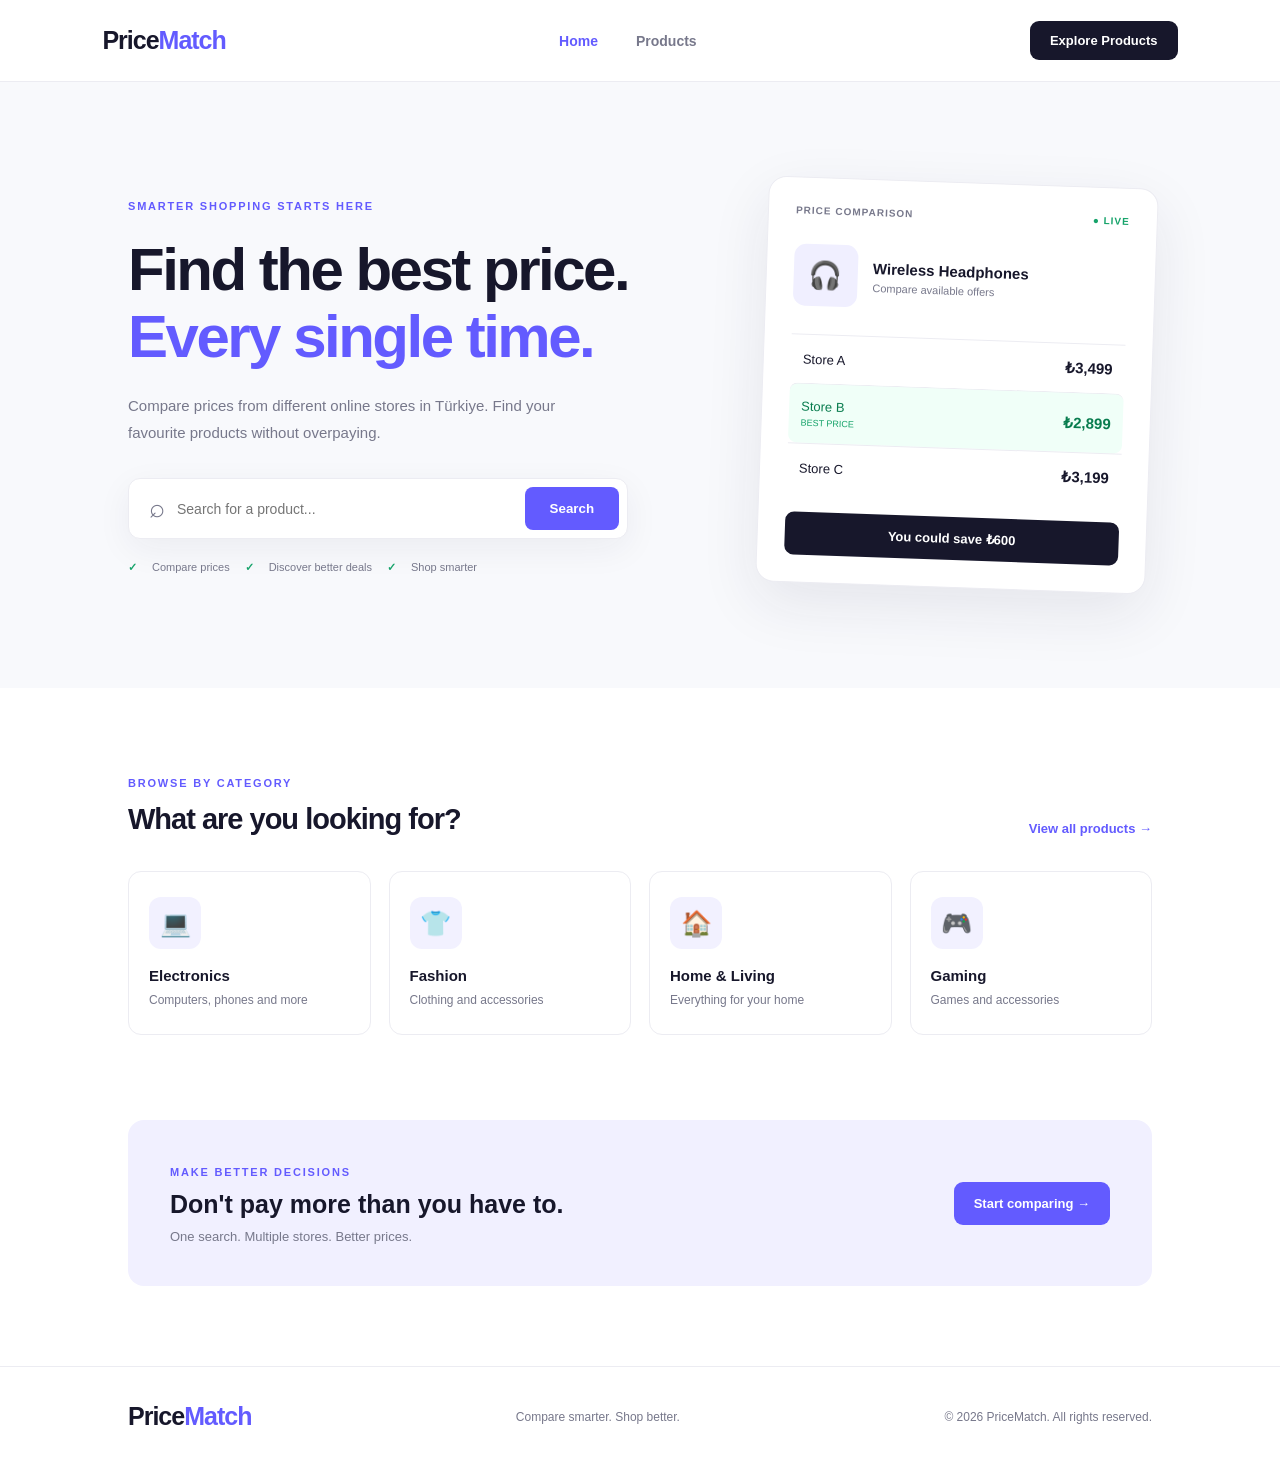
==== Frontend & System Integration Team/frontend/index.html @ 22026c53 "Week 2: add frontend product comparison UI" ====
<!DOCTYPE html>
<html lang="en">
<head>
    <meta charset="UTF-8">
    <meta name="viewport" content="width=device-width, initial-scale=1.0">
    <meta name="description" content="Compare product prices across Turkish online stores with PriceMatch.">
    <title>PriceMatch — Find the Best Price</title>
    <link rel="stylesheet" href="css/style.css">
</head>
<body>

    <header class="navbar">
        <a href="index.html" class="logo">Price<span>Match</span></a>

        <nav class="nav-links">
            <a href="index.html" class="active">Home</a>
            <a href="pages/search.html">Products</a>
        </nav>

        <a href="#categories" class="nav-button">Explore Products</a>
    </header>

    <main>
        <section class="hero">
            <div class="hero-content">
                <span class="eyebrow">SMARTER SHOPPING STARTS HERE</span>

                <h1>Find the best price.<br><span>Every single time.</span></h1>

                <p>
                    Compare prices from different online stores in Türkiye.
                    Find your favourite products without overpaying.
                </p>

                <form class="search-form" id="searchForm" action="pages/search.html">
                    <span class="search-icon">⌕</span>
                    <input
                        type="text"
                        id="searchInput"
                        placeholder="Search for a product..."
                        required
                    >
                    <button type="submit">Search</button>
                </form>

                <div class="hero-note">
                    <span>✓</span> Compare prices
                    <span>✓</span> Discover better deals
                    <span>✓</span> Shop smarter
                </div>
            </div>

            <div class="hero-visual">
                <div class="visual-card">
                    <div class="visual-top">
                        <span>PRICE COMPARISON</span>
                        <span class="live-dot">● LIVE</span>
                    </div>

                    <div class="visual-product">
                        <div class="product-icon">🎧</div>
                        <div>
                            <h3>Wireless Headphones</h3>
                            <p>Compare available offers</p>
                        </div>
                    </div>

                    <div class="offer">
                        <span>Store A</span>
                        <strong>₺3,499</strong>
                    </div>

                    <div class="offer best-offer">
                        <span>Store B <small>BEST PRICE</small></span>
                        <strong>₺2,899</strong>
                    </div>

                    <div class="offer">
                        <span>Store C</span>
                        <strong>₺3,199</strong>
                    </div>

                    <div class="saving">You could save ₺600</div>
                </div>
            </div>
        </section>

        <section class="categories-section" id="categories">
            <div class="section-heading">
                <div>
                    <span class="eyebrow">BROWSE BY CATEGORY</span>
                    <h2>What are you looking for?</h2>
                </div>
                <a href="pages/search.html">View all products →</a>
            </div>

            <div class="category-grid">
                <a href="pages/search.html?category=Electronics" class="category-card">
                    <span class="category-icon">💻</span>
                    <h3>Electronics</h3>
                    <p>Computers, phones and more</p>
                </a>

                <a href="pages/search.html?category=Fashion" class="category-card">
                    <span class="category-icon">👕</span>
                    <h3>Fashion</h3>
                    <p>Clothing and accessories</p>
                </a>

                <a href="pages/search.html?category=Home" class="category-card">
                    <span class="category-icon">🏠</span>
                    <h3>Home & Living</h3>
                    <p>Everything for your home</p>
                </a>

                <a href="pages/search.html?category=Gaming" class="category-card">
                    <span class="category-icon">🎮</span>
                    <h3>Gaming</h3>
                    <p>Games and accessories</p>
                </a>
            </div>
        </section>

        <section class="bottom-banner">
            <div>
                <span class="eyebrow">MAKE BETTER DECISIONS</span>
                <h2>Don't pay more than you have to.</h2>
                <p>One search. Multiple stores. Better prices.</p>
            </div>
            <a href="pages/search.html">Start comparing →</a>
        </section>
    </main>

    <footer>
        <a href="index.html" class="logo">Price<span>Match</span></a>
        <p>Compare smarter. Shop better.</p>
        <p class="copyright">© 2026 PriceMatch. All rights reserved.</p>
    </footer>

    <script src="js/app.js"></script>
</body>
</html>
---- Frontend & System Integration Team/frontend/css/style.css ----
* {
    margin: 0;
    padding: 0;
    box-sizing: border-box;
}

:root {
    --primary: #635bff;
    --dark: #17172b;
    --muted: #77788b;
    --background: #f8f9fc;
    --border: #ececf2;
}

body {
    font-family: -apple-system, BlinkMacSystemFont, "Segoe UI", sans-serif;
    background: white;
    color: var(--dark);
}

a {
    text-decoration: none;
    color: inherit;
}

.navbar {
    height: 82px;
    padding: 0 8%;
    display: flex;
    align-items: center;
    justify-content: space-between;
    border-bottom: 1px solid var(--border);
}

.logo {
    font-size: 25px;
    font-weight: 800;
    letter-spacing: -1px;
}

.logo span {
    color: var(--primary);
}

.nav-links {
    display: flex;
    gap: 38px;
}

.nav-links a {
    font-size: 14px;
    color: var(--muted);
    font-weight: 600;
}

.nav-links a.active {
    color: var(--primary);
}

.nav-button {
    background: var(--dark);
    color: white;
    padding: 12px 20px;
    border-radius: 9px;
    font-size: 13px;
    font-weight: 600;
}

.hero {
    background: var(--background);
    padding: 100px 10%;
    min-height: 540px;
    display: flex;
    align-items: center;
    justify-content: space-between;
    gap: 60px;
}

.hero-content {
    max-width: 590px;
}

.eyebrow {
    color: var(--primary);
    font-size: 11px;
    font-weight: 800;
    letter-spacing: 1.8px;
}

.hero h1 {
    font-size: clamp(38px, 5vw, 60px);
    line-height: 1.12;
    letter-spacing: -2.5px;
    margin: 22px 0;
}

.hero h1 span {
    color: var(--primary);
}

.hero-content > p {
    color: var(--muted);
    line-height: 1.8;
    font-size: 15px;
    max-width: 470px;
}

.search-form {
    margin-top: 32px;
    background: white;
    padding: 8px;
    border: 1px solid var(--border);
    border-radius: 12px;
    display: flex;
    align-items: center;
    box-shadow: 0 10px 35px rgba(30, 30, 70, 0.06);
}

.search-icon {
    font-size: 27px;
    padding: 0 12px;
    color: var(--muted);
}

.search-form input {
    flex: 1;
    min-width: 0;
    border: none;
    outline: none;
    font-size: 14px;
}

.search-form button {
    background: var(--primary);
    color: white;
    border: none;
    padding: 14px 25px;
    border-radius: 8px;
    font-weight: 700;
    cursor: pointer;
}

.search-form button:hover {
    background: #5048e5;
}

.hero-note {
    display: flex;
    flex-wrap: wrap;
    gap: 15px;
    margin-top: 22px;
    font-size: 11px;
    color: var(--muted);
}

.hero-note span {
    color: #16a36a;
    font-weight: 800;
}

.hero-visual {
    width: 390px;
    flex-shrink: 0;
}

.visual-card {
    background: white;
    border: 1px solid var(--border);
    border-radius: 18px;
    padding: 27px;
    box-shadow: 0 20px 60px rgba(30, 30, 70, 0.09);
    transform: rotate(2deg);
}

.visual-top {
    display: flex;
    justify-content: space-between;
    font-size: 10px;
    font-weight: 800;
    color: var(--muted);
    letter-spacing: 1px;
}

.live-dot {
    color: #16a36a;
}

.visual-product {
    display: flex;
    align-items: center;
    gap: 15px;
    margin: 28px 0;
}

.product-icon {
    background: #f0efff;
    padding: 15px;
    border-radius: 12px;
    font-size: 27px;
}

.visual-product h3 {
    font-size: 15px;
}

.visual-product p {
    color: var(--muted);
    font-size: 11px;
    margin-top: 5px;
}

.offer {
    display: flex;
    justify-content: space-between;
    align-items: center;
    padding: 15px 12px;
    border-top: 1px solid var(--border);
    font-size: 13px;
}

.offer strong {
    font-size: 15px;
}

.offer small {
    display: block;
    color: #16a36a;
    font-size: 9px;
    margin-top: 4px;
}

.best-offer {
    background: #f0fff8;
    border-radius: 8px;
    color: #087c4e;
}

.saving {
    background: var(--dark);
    color: white;
    text-align: center;
    padding: 14px;
    border-radius: 9px;
    margin-top: 20px;
    font-size: 13px;
    font-weight: 700;
}

.categories-section {
    padding: 85px 10%;
}

.section-heading {
    display: flex;
    justify-content: space-between;
    align-items: end;
    margin-bottom: 35px;
    gap: 20px;
}

.section-heading h2 {
    font-size: 29px;
    letter-spacing: -1px;
    margin-top: 12px;
}

.section-heading > a {
    color: var(--primary);
    font-size: 13px;
    font-weight: 700;
}

.category-grid {
    display: grid;
    grid-template-columns: repeat(4, 1fr);
    gap: 18px;
}

.category-card {
    border: 1px solid var(--border);
    border-radius: 13px;
    padding: 25px 20px;
    transition: 0.2s;
}

.category-card:hover {
    border-color: var(--primary);
    transform: translateY(-4px);
    box-shadow: 0 12px 30px rgba(30, 30, 70, 0.06);
}

.category-icon {
    display: inline-flex;
    background: #f2f1ff;
    width: 52px;
    height: 52px;
    align-items: center;
    justify-content: center;
    border-radius: 12px;
    font-size: 25px;
}

.category-card h3 {
    font-size: 15px;
    margin: 18px 0 7px;
}

.category-card p {
    color: var(--muted);
    font-size: 12px;
    line-height: 1.5;
}

.bottom-banner {
    margin: 0 10% 80px;
    padding: 42px;
    background: #f1f0ff;
    border-radius: 16px;
    display: flex;
    justify-content: space-between;
    align-items: center;
    gap: 25px;
}

.bottom-banner h2 {
    font-size: 25px;
    margin: 10px 0;
}

.bottom-banner p {
    color: var(--muted);
    font-size: 13px;
}

.bottom-banner > a {
    background: var(--primary);
    color: white;
    padding: 14px 20px;
    border-radius: 9px;
    font-size: 13px;
    font-weight: 700;
    white-space: nowrap;
}

footer {
    border-top: 1px solid var(--border);
    padding: 35px 10%;
    display: flex;
    align-items: center;
    justify-content: space-between;
    gap: 20px;
}

footer p {
    color: var(--muted);
    font-size: 12px;
}

@media (max-width: 900px) {
    .hero {
        padding: 70px 7%;
    }

    .hero-visual {
        width: 330px;
    }

    .category-grid {
        grid-template-columns: repeat(2, 1fr);
    }
}

@media (max-width: 650px) {
    .navbar {
        padding: 0 5%;
    }

    .nav-links {
        display: none;
    }

    .hero {
        flex-direction: column;
        align-items: stretch;
        padding: 65px 7%;
    }

    .hero-visual {
        width: 100%;
    }

    .categories-section {
        padding: 60px 7%;
    }

    .section-heading {
        align-items: start;
        flex-direction: column;
    }

    .category-grid {
        grid-template-columns: 1fr 1fr;
        gap: 10px;
    }

    .category-card {
        padding: 18px 13px;
    }

    .bottom-banner {
        margin: 0 7% 50px;
        flex-direction: column;
        align-items: start;
    }

    footer {
        flex-direction: column;
        align-items: start;
    }
}

/* SEARCH RESULTS PAGE */

.search-page {
    min-height: 75vh;
    background: var(--background);
}

.search-header {
    padding: 65px 10% 55px;
    text-align: center;
}

.search-header h1 {
    font-size: 38px;
    letter-spacing: -1.5px;
    margin: 15px 0;
}

.search-header > p {
    color: var(--muted);
    font-size: 14px;
}

.search-header .search-form {
    max-width: 650px;
    margin: 30px auto 0;
    text-align: left;
}

.results-section {
    padding: 20px 10% 80px;
}

.results-heading {
    display: flex;
    justify-content: space-between;
    align-items: center;
    margin-bottom: 30px;
    gap: 20px;
}

.results-heading h2 {
    font-size: 24px;
    margin-bottom: 7px;
}

.results-heading p {
    font-size: 13px;
    color: var(--muted);
}

.sort-select {
    padding: 12px 15px;
    border: 1px solid var(--border);
    border-radius: 8px;
    background: white;
    font-size: 12px;
    outline: none;
}

.product-grid {
    display: grid;
    grid-template-columns: repeat(3, minmax(0, 1fr));
    gap: 22px;
}

.product-card {
    background: white;
    border: 1px solid var(--border);
    border-radius: 14px;
    overflow: hidden;
    transition: 0.2s;
}

.product-card:hover {
    transform: translateY(-4px);
    box-shadow: 0 12px 30px rgba(30, 30, 70, 0.07);
}

.product-image {
    height: 170px;
    display: flex;
    justify-content: center;
    align-items: center;
    background: #f1f0ff;
    font-size: 65px;
}

.product-details {
    padding: 22px;
}

.product-category {
    color: var(--primary);
    font-size: 10px;
    font-weight: 800;
    text-transform: uppercase;
    letter-spacing: 1px;
}

.product-details h3 {
    font-size: 16px;
    margin: 12px 0 5px;
    min-height: 40px;
}

.product-brand {
    color: var(--muted);
    font-size: 12px;
}

.product-price {
    display: flex;
    flex-direction: column;
    gap: 5px;
    margin-top: 22px;
}

.product-price span {
    color: var(--muted);
    font-size: 11px;
}

.product-price strong {
    font-size: 23px;
}

.store-count {
    color: var(--muted);
    font-size: 11px;
    margin: 10px 0 18px;
}

.compare-button {
    display: block;
    text-align: center;
    background: var(--primary);
    color: white;
    padding: 13px;
    border-radius: 8px;
    font-size: 12px;
    font-weight: 700;
}

.compare-button:hover {
    background: #5048e5;
}

.empty-state {
    text-align: center;
    padding: 65px 20px;
    background: white;
    border-radius: 14px;
}

.empty-state[hidden] {
    display: none;
}

.empty-state span {
    font-size: 40px;
}

.empty-state h3 {
    margin: 15px 0 8px;
}

.empty-state p {
    color: var(--muted);
    font-size: 13px;
}

@media (max-width: 900px) {
    .product-grid {
        grid-template-columns: repeat(2, minmax(0, 1fr));
    }
}

@media (max-width: 600px) {
    .search-header {
        padding: 50px 7%;
    }

    .search-header h1 {
        font-size: 29px;
    }

    .results-section {
        padding: 20px 7% 60px;
    }

    .product-grid {
        grid-template-columns: 1fr;
    }

    .results-heading {
        align-items: flex-start;
        flex-direction: column;
    }
}

/* PRODUCT COMPARISON PAGE */

.comparison-page {
    background: var(--background);
    min-height: 75vh;
    padding: 35px 10% 75px;
}

.breadcrumb {
    display: flex;
    flex-wrap: wrap;
    gap: 10px;
    color: var(--muted);
    font-size: 12px;
    margin-bottom: 35px;
}

.breadcrumb a:hover {
    color: var(--primary);
}

.page-state {
    background: white;
    border: 1px solid var(--border);
    border-radius: 14px;
    padding: 55px 25px;
    text-align: center;
}

.page-state h2 {
    margin-bottom: 12px;
}

.page-state p {
    color: var(--muted);
    font-size: 13px;
    margin-bottom: 20px;
}

.primary-link {
    display: inline-block;
    background: var(--primary);
    color: white;
    padding: 12px 18px;
    border-radius: 8px;
    font-size: 12px;
    font-weight: 700;
}

.comparison-product {
    background: white;
    border: 1px solid var(--border);
    border-radius: 16px;
    padding: 35px;
    display: flex;
    align-items: center;
    gap: 35px;
    margin-bottom: 45px;
}

.comparison-product-image {
    width: 190px;
    height: 190px;
    flex-shrink: 0;
    background: #f1f0ff;
    border-radius: 14px;
    display: flex;
    align-items: center;
    justify-content: center;
    font-size: 75px;
}

.comparison-product-info h1 {
    font-size: 30px;
    letter-spacing: -1px;
    margin: 12px 0;
}

.comparison-product-info > p {
    color: var(--muted);
    font-size: 13px;
}

.product-attributes {
    display: flex;
    flex-wrap: wrap;
    gap: 10px;
    margin-top: 22px;
}

.product-attributes span {
    background: #f5f5fa;
    border: 1px solid var(--border);
    border-radius: 7px;
    padding: 9px 12px;
    font-size: 11px;
    color: var(--muted);
}

.offers-section {
    background: white;
    border: 1px solid var(--border);
    border-radius: 16px;
    padding: 30px;
}

.offers-heading {
    display: flex;
    justify-content: space-between;
    align-items: center;
    gap: 20px;
    margin-bottom: 25px;
}

.offers-heading h2 {
    font-size: 25px;
    margin: 10px 0 6px;
}

.offers-heading p {
    color: var(--muted);
    font-size: 12px;
}

.offer-list {
    display: flex;
    flex-direction: column;
    gap: 12px;
}

.offer-card {
    border: 1px solid var(--border);
    border-radius: 12px;
    padding: 19px;
    display: flex;
    align-items: center;
    justify-content: space-between;
    gap: 20px;
}

.cheapest-offer {
    border: 1px solid #a6e8c9;
    background: #f2fff8;
}

.offer-store {
    display: flex;
    align-items: center;
    gap: 15px;
}

.store-icon {
    width: 48px;
    height: 48px;
    border-radius: 10px;
    background: #f1f0ff;
    display: flex;
    align-items: center;
    justify-content: center;
    font-size: 22px;
}

.offer-store h3 {
    font-size: 14px;
    margin-bottom: 5px;
}

.offer-store p {
    color: var(--muted);
    font-size: 11px;
}

.offer-details {
    display: flex;
    align-items: end;
    flex-direction: column;
    gap: 7px;
}

.offer-price {
    font-size: 19px;
}

.offer-badge {
    color: var(--muted);
    font-size: 9px;
    font-weight: 800;
    letter-spacing: 0.8px;
}

.cheapest-offer .offer-badge,
.cheapest-offer .offer-price {
    color: #087c4e;
}

.demo-notice {
    color: var(--muted);
    font-size: 11px;
    text-align: center;
    margin-top: 22px;
}

@media (max-width: 700px) {
    .comparison-page {
        padding: 25px 6% 55px;
    }

    .comparison-product {
        padding: 22px;
        flex-direction: column;
        align-items: flex-start;
        gap: 22px;
    }

    .comparison-product-image {
        width: 100%;
        height: 160px;
    }

    .comparison-product-info h1 {
        font-size: 24px;
    }

    .offers-section {
        padding: 20px;
    }

    .offers-heading {
        align-items: flex-start;
        flex-direction: column;
    }

    .offer-card {
        padding: 14px;
    }

    .offer-price {
        font-size: 16px;
    }
}
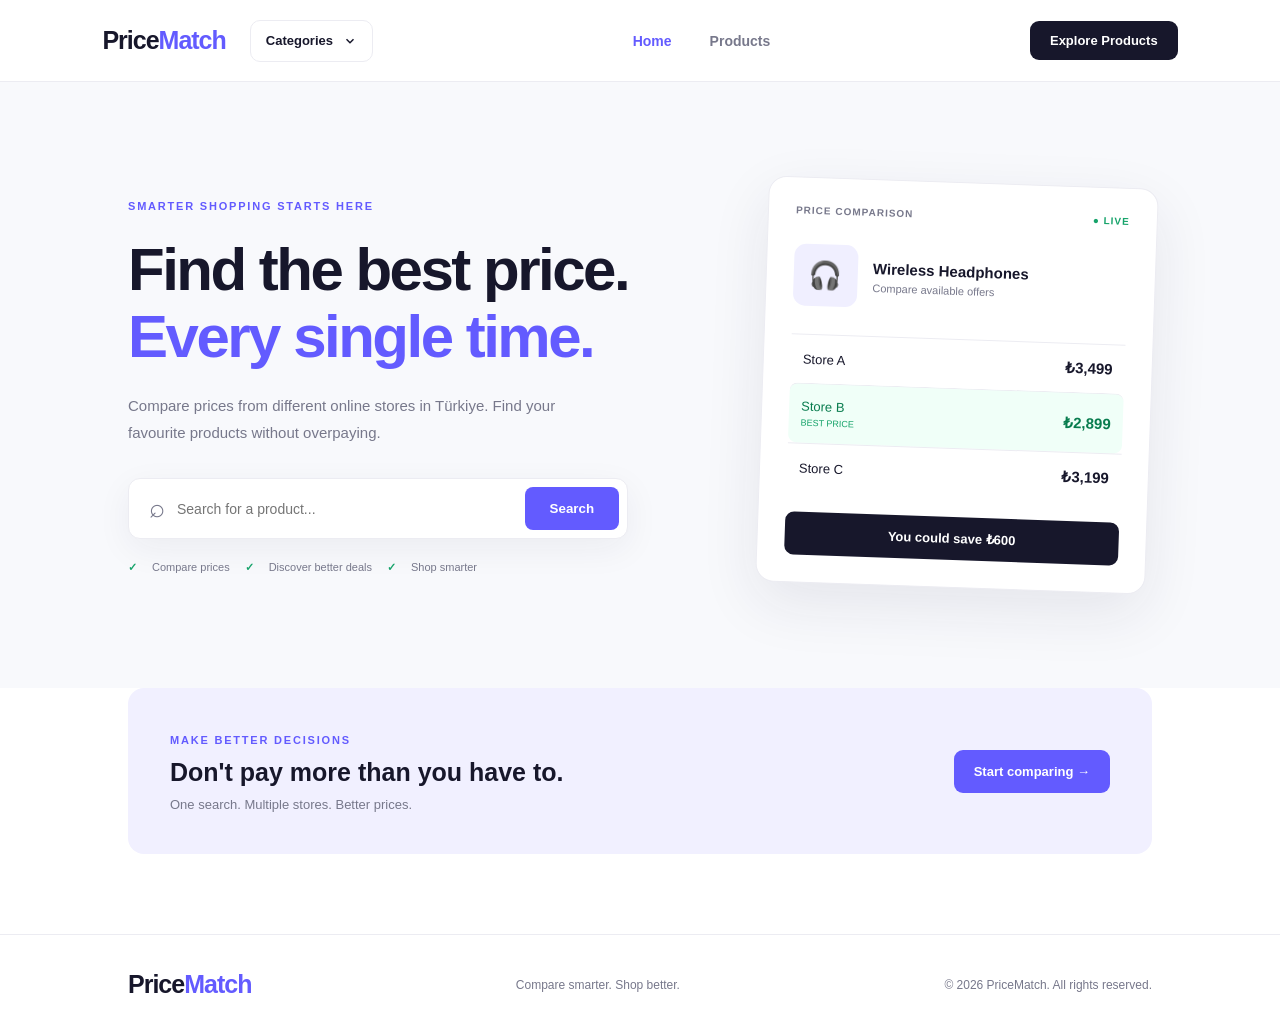
==== commit e8738e51: "Complete Week 3 frontend updates and category dropdown" ====
--- a/Frontend & System Integration Team/frontend/index.html
+++ b/Frontend & System Integration Team/frontend/index.html
@@ -10,14 +10,68 @@
 <body>
 
     <header class="navbar">
-        <a href="index.html" class="logo">Price<span>Match</span></a>
+        <div class="header-start">
+            <a href="index.html" class="logo">Price<span>Match</span></a>
+            <div class="category-menu">
+                <button
+                    class="category-toggle"
+                    id="categoryToggle"
+                    type="button"
+                    aria-expanded="false"
+                    aria-controls="categoryPanel"
+                >
+                    <span>Categories</span>
+                    <svg viewBox="0 0 16 16" aria-hidden="true"><path d="m4 6 4 4 4-4"/></svg>
+                </button>
+                <div class="category-panel" id="categoryPanel" hidden>
+                    <div class="category-panel-heading">
+                        <span class="eyebrow">SHOP BY CATEGORY</span>
+                        <span>Browse popular sections</span>
+                    </div>
+                    <div class="category-options">
+                    <a class="category-option" href="pages/search.html?category=Electronics">
+                        <span class="category-option-icon" aria-hidden="true">💻</span>
+                        <span class="category-option-copy">
+                            <strong>Electronics</strong>
+                            <small>Computers, phones and more</small>
+                        </span>
+                        <span class="category-option-arrow" aria-hidden="true">↗</span>
+                    </a>
+                    <a class="category-option" href="pages/search.html?category=Fashion">
+                        <span class="category-option-icon" aria-hidden="true">👕</span>
+                        <span class="category-option-copy">
+                            <strong>Fashion</strong>
+                            <small>Clothing and accessories</small>
+                        </span>
+                        <span class="category-option-arrow" aria-hidden="true">↗</span>
+                    </a>
+                    <a class="category-option" href="pages/search.html?category=Home">
+                        <span class="category-option-icon" aria-hidden="true">🏠</span>
+                        <span class="category-option-copy">
+                            <strong>Home & Living</strong>
+                            <small>Everything for your home</small>
+                        </span>
+                        <span class="category-option-arrow" aria-hidden="true">↗</span>
+                    </a>
+                    <a class="category-option" href="pages/search.html?category=Gaming">
+                        <span class="category-option-icon" aria-hidden="true">🎮</span>
+                        <span class="category-option-copy">
+                            <strong>Gaming</strong>
+                            <small>Games and accessories</small>
+                        </span>
+                        <span class="category-option-arrow" aria-hidden="true">↗</span>
+                    </a>
+                    </div>
+                </div>
+            </div>
+        </div>
 
         <nav class="nav-links">
             <a href="index.html" class="active">Home</a>
             <a href="pages/search.html">Products</a>
         </nav>
 
-        <a href="#categories" class="nav-button">Explore Products</a>
+        <a href="pages/search.html" class="nav-button">Explore Products</a>
     </header>
 
     <main>
@@ -85,42 +139,6 @@
             </div>
         </section>
 
-        <section class="categories-section" id="categories">
-            <div class="section-heading">
-                <div>
-                    <span class="eyebrow">BROWSE BY CATEGORY</span>
-                    <h2>What are you looking for?</h2>
-                </div>
-                <a href="pages/search.html">View all products →</a>
-            </div>
-
-            <div class="category-grid">
-                <a href="pages/search.html?category=Electronics" class="category-card">
-                    <span class="category-icon">💻</span>
-                    <h3>Electronics</h3>
-                    <p>Computers, phones and more</p>
-                </a>
-
-                <a href="pages/search.html?category=Fashion" class="category-card">
-                    <span class="category-icon">👕</span>
-                    <h3>Fashion</h3>
-                    <p>Clothing and accessories</p>
-                </a>
-
-                <a href="pages/search.html?category=Home" class="category-card">
-                    <span class="category-icon">🏠</span>
-                    <h3>Home & Living</h3>
-                    <p>Everything for your home</p>
-                </a>
-
-                <a href="pages/search.html?category=Gaming" class="category-card">
-                    <span class="category-icon">🎮</span>
-                    <h3>Gaming</h3>
-                    <p>Games and accessories</p>
-                </a>
-            </div>
-        </section>
-
         <section class="bottom-banner">
             <div>
                 <span class="eyebrow">MAKE BETTER DECISIONS</span>
@@ -137,6 +155,7 @@
         <p class="copyright">© 2026 PriceMatch. All rights reserved.</p>
     </footer>
 
+    <script src="js/category-dropdown.js"></script>
     <script src="js/app.js"></script>
 </body>
 </html>
--- a/Frontend & System Integration Team/frontend/css/style.css
+++ b/Frontend & System Integration Team/frontend/css/style.css
@@ -620,6 +620,53 @@
     }
 }
 
+/* API-shaped product fields and images */
+.product-image img,
+.comparison-product-image img {
+    max-width: 100%;
+    max-height: 100%;
+    object-fit: contain;
+}
+
+.image-placeholder {
+    font-size: inherit;
+}
+
+.product-attributes-compact {
+    margin-top: 12px;
+    gap: 6px;
+}
+
+.product-attributes-compact span {
+    padding: 6px 8px;
+    font-size: 10px;
+}
+
+.visit-store-button {
+    display: inline-block;
+    background: var(--dark);
+    color: white;
+    padding: 8px 12px;
+    border-radius: 7px;
+    font-size: 10px;
+    font-weight: 700;
+    text-decoration: none;
+}
+
+.visit-store-button:hover {
+    background: var(--primary);
+}
+
+@media (max-width: 700px) {
+    .offer-details {
+        align-items: flex-end;
+    }
+
+    .visit-store-button {
+        padding: 7px 9px;
+    }
+}
+
 /* PRODUCT COMPARISON PAGE */
 
 .comparison-page {
@@ -860,3 +907,199 @@
         font-size: 16px;
     }
 }
+
+
+/* Header category dropdown */
+.category-backdrop {
+    position: fixed;
+    inset: 0;
+    z-index: 1000;
+    border: 0;
+    background: rgba(19, 20, 39, 0.42);
+    cursor: default;
+}
+
+.category-backdrop[hidden] {
+    display: none;
+}
+
+.navbar {
+    position: relative;
+    z-index: 1001;
+}
+
+.header-start {
+    display: flex;
+    align-items: center;
+    gap: 24px;
+}
+
+.category-menu {
+    position: relative;
+}
+
+.category-toggle {
+    min-height: 42px;
+    display: inline-flex;
+    align-items: center;
+    gap: 10px;
+    padding: 0 15px;
+    border: 1px solid var(--border);
+    border-radius: 10px;
+    background: white;
+    color: var(--dark);
+    font: inherit;
+    font-size: 13px;
+    font-weight: 700;
+    cursor: pointer;
+    transition: border-color 0.2s, box-shadow 0.2s, color 0.2s;
+}
+
+.category-toggle:hover,
+.category-toggle[aria-expanded="true"] {
+    color: var(--primary);
+    border-color: var(--primary);
+    box-shadow: 0 5px 18px rgba(99, 91, 255, 0.1);
+}
+
+.category-toggle:focus-visible,
+.category-option:focus-visible {
+    outline: 3px solid rgba(99, 91, 255, 0.35);
+    outline-offset: 3px;
+}
+
+.category-toggle svg {
+    width: 14px;
+    height: 14px;
+    fill: none;
+    stroke: currentColor;
+    stroke-width: 1.7;
+    transition: transform 0.2s;
+}
+
+.category-toggle[aria-expanded="true"] svg {
+    transform: rotate(180deg);
+}
+
+.category-panel {
+    position: absolute;
+    z-index: 1002;
+    top: calc(100% + 14px);
+    left: 0;
+    width: min(360px, calc(100vw - 32px));
+    padding: 18px;
+    border: 1px solid var(--border);
+    border-radius: 15px;
+    background: white;
+    box-shadow: 0 20px 55px rgba(19, 20, 39, 0.2);
+}
+
+.category-panel[hidden] {
+    display: none;
+}
+
+.category-panel-heading {
+    display: flex;
+    flex-direction: column;
+    gap: 5px;
+    padding: 2px 4px 14px;
+}
+
+.category-panel-heading > span:last-child {
+    color: var(--muted);
+    font-size: 12px;
+}
+
+.category-options {
+    display: grid;
+    gap: 5px;
+}
+
+.category-option {
+    min-height: 62px;
+    display: flex;
+    align-items: center;
+    gap: 12px;
+    padding: 9px 10px;
+    border-radius: 10px;
+    transition: background 0.15s, transform 0.15s;
+}
+
+.category-option:hover {
+    background: #f6f5ff;
+    transform: translateX(2px);
+}
+
+.category-option-icon {
+    width: 40px;
+    height: 40px;
+    flex: 0 0 40px;
+    display: inline-flex;
+    align-items: center;
+    justify-content: center;
+    border-radius: 10px;
+    background: #f2f1ff;
+    font-size: 20px;
+}
+
+.category-option-copy {
+    min-width: 0;
+    display: flex;
+    flex: 1;
+    flex-direction: column;
+    gap: 4px;
+}
+
+.category-option-copy strong {
+    font-size: 13px;
+}
+
+.category-option-copy small {
+    color: var(--muted);
+    font-size: 11px;
+}
+
+.category-option-arrow {
+    color: var(--muted);
+    font-size: 15px;
+}
+
+@media (max-width: 900px) {
+    .header-start {
+        gap: 14px;
+    }
+}
+
+@media (max-width: 650px) {
+    .header-start {
+        gap: 10px;
+    }
+
+    .category-toggle {
+        min-height: 39px;
+        gap: 6px;
+        padding: 0 10px;
+        font-size: 12px;
+    }
+
+    .category-panel {
+        top: calc(100% + 12px);
+    }
+}
+
+@media (max-width: 480px) {
+    .navbar > .nav-button {
+        display: none;
+    }
+
+    .header-start {
+        gap: 12px;
+    }
+}
+
+
+@media (max-width: 650px) {
+    .category-panel {
+        left: clamp(-165px, calc(16px - 50vw), -120px);
+    }
+}
